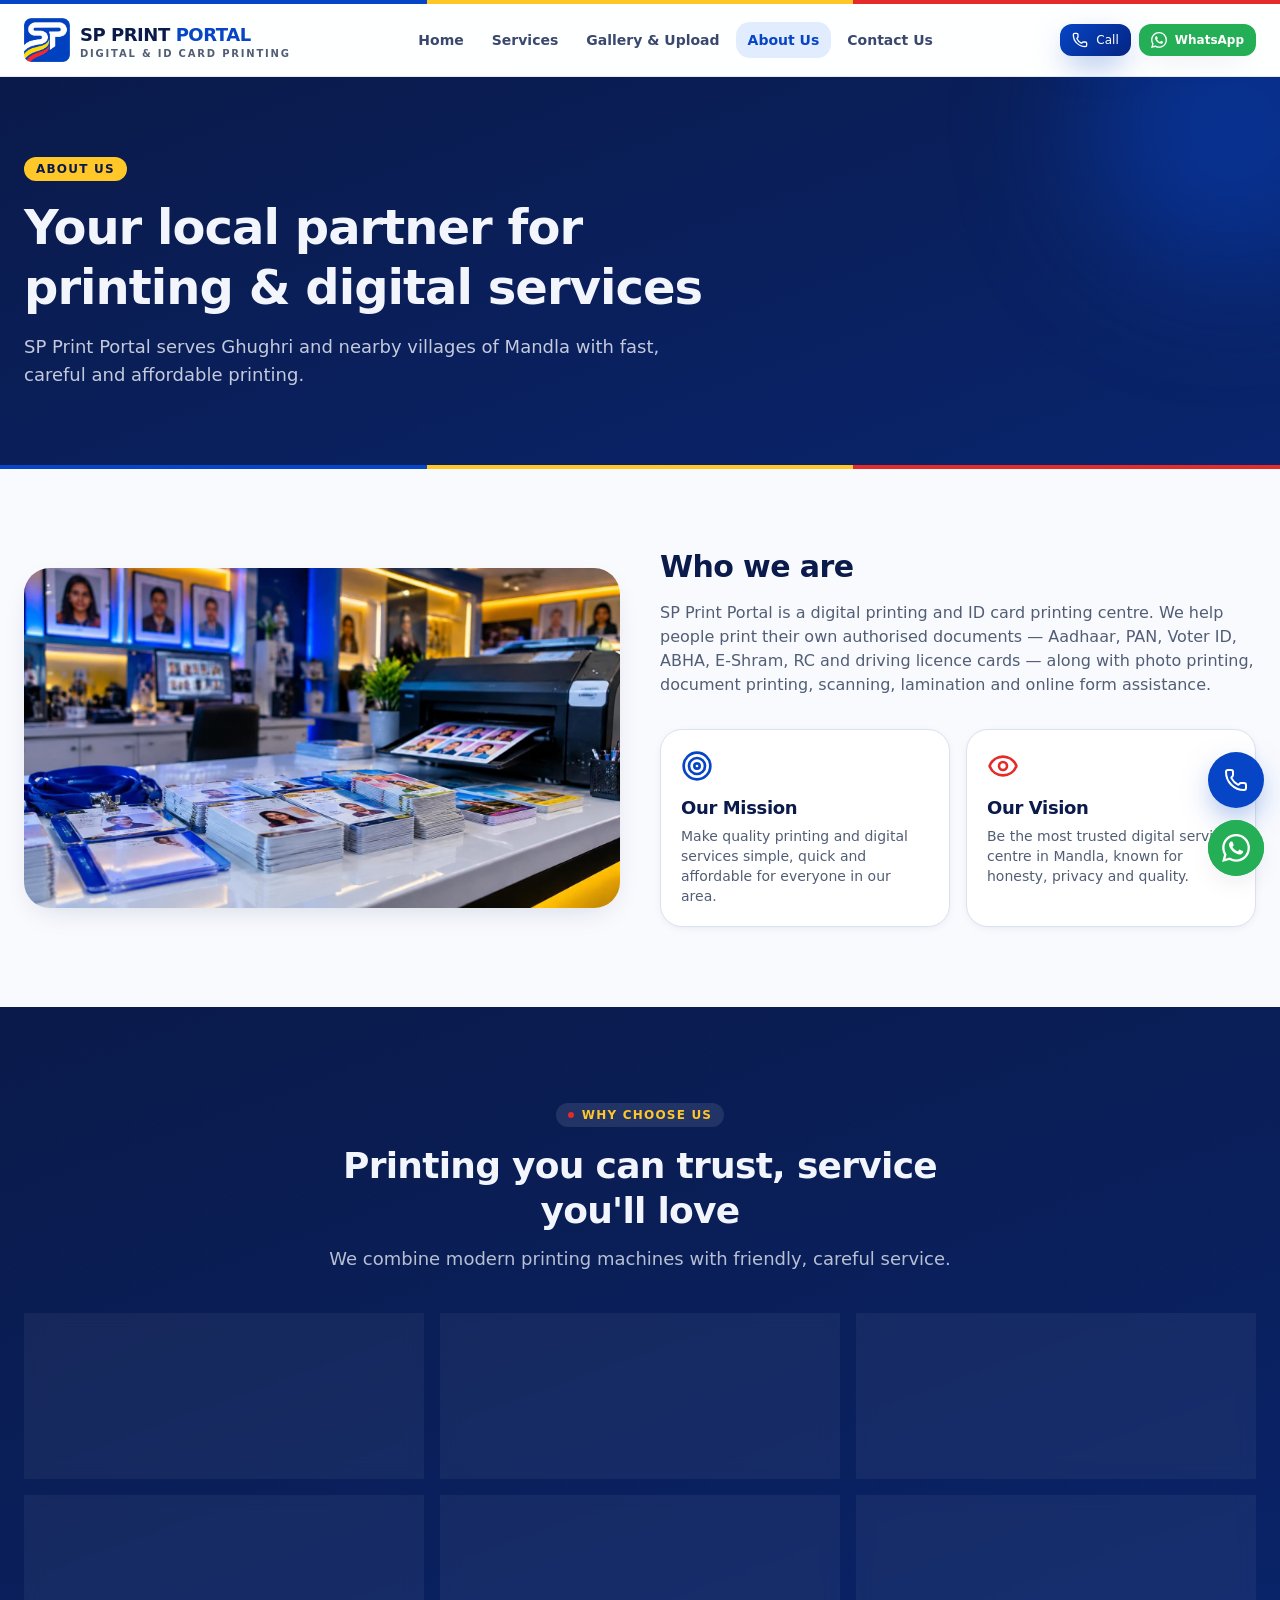
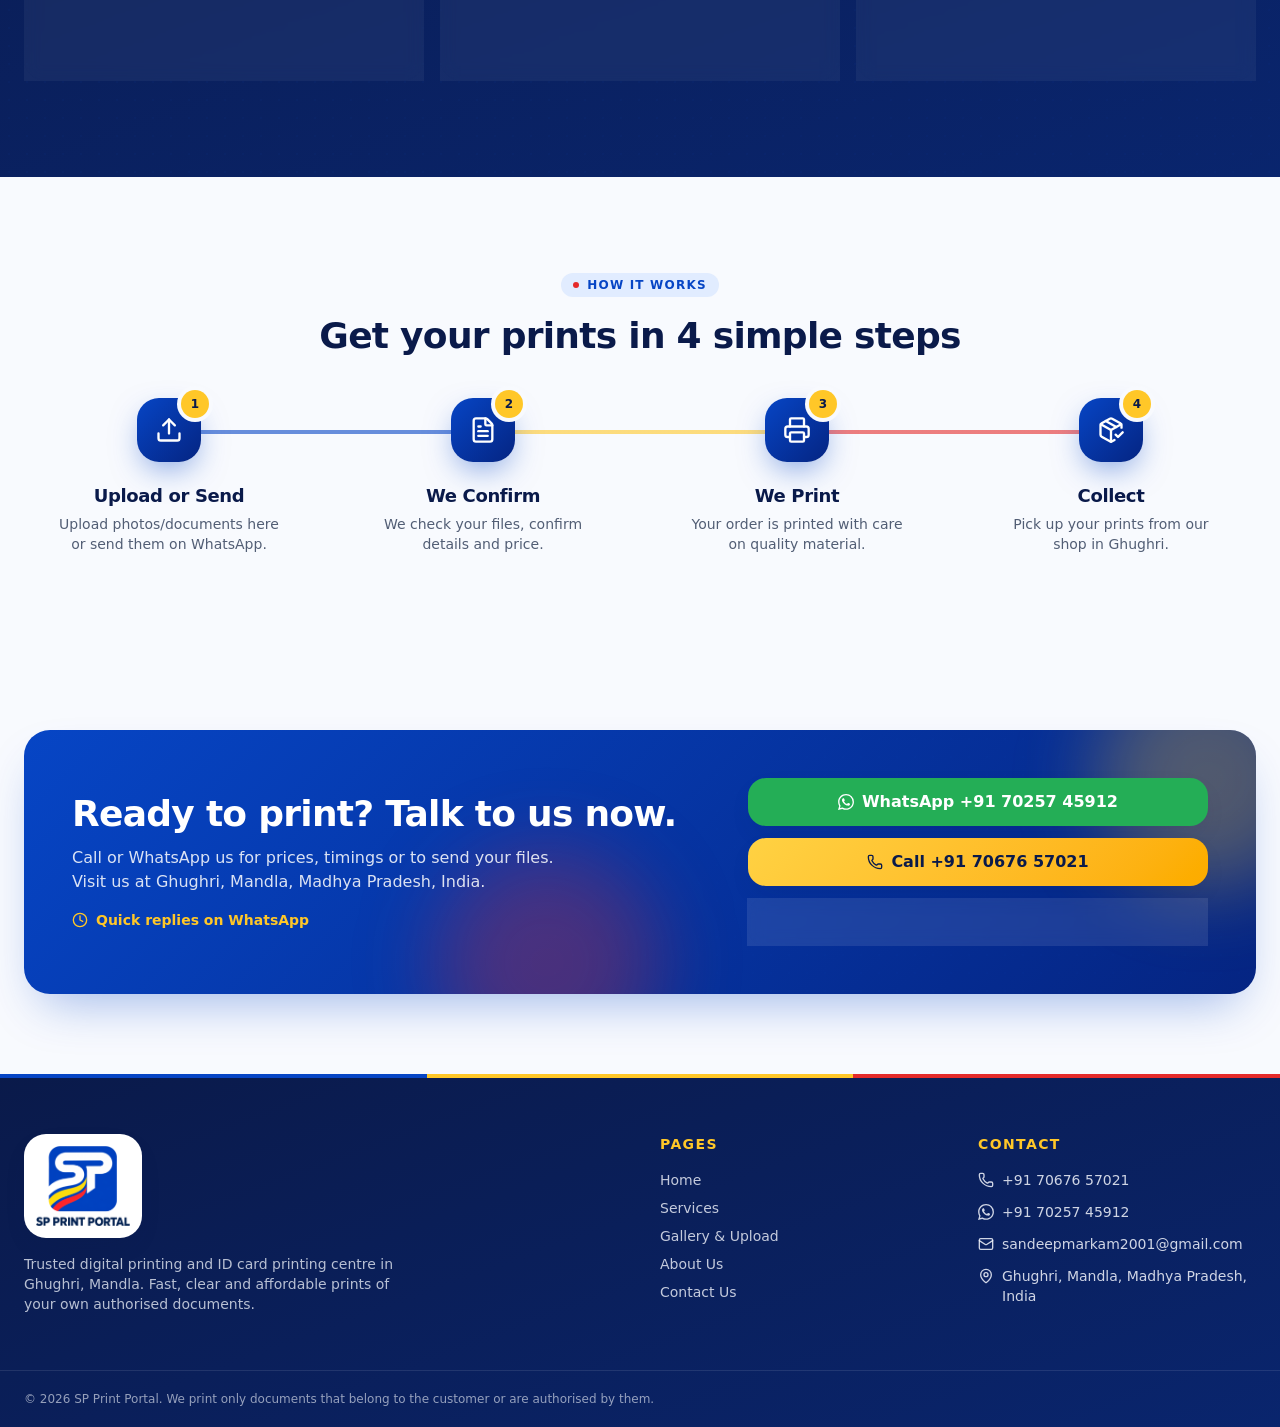
==== pages/about.html @ bb484a47 "first commit" ====
<html lang="en" data-tsd-source="/src/routes/__root.tsx:115:5"><head data-tsd-source="/src/routes/__root.tsx:116:7"><meta charset="utf-8"><meta name="viewport" content="width=device-width, initial-scale=1"><link rel="preload" as="image" href="/assets/sp-mark-BntLlolL.png"><link rel="stylesheet" href="../styles/styles-GoSpvuNQ.css" data-precedence="default"><link rel="stylesheet" href="/css2" data-precedence="default"><title>About Us | SP Print Portal, Ghughri Mandla</title><meta name="author" content="SP Print Portal"><meta property="og:type" content="website"><meta name="twitter:card" content="summary_large_image"><meta name="description" content="SP Print Portal is a digital printing and ID card printing centre in Ghughri, Mandla, Madhya Pradesh. Our mission, vision and service promise."><meta property="og:title" content="About SP Print Portal"><meta property="og:description" content="Trusted digital and ID card printing centre in Ghughri, Mandla."><link rel="modulepreload" href="/assets/index-D_4dNbpQ.js"><link rel="modulepreload" href="/assets/icons-BTUDb6Bi.js"><link rel="modulepreload" href="/assets/about-bNZdTuOj.js"><link rel="modulepreload" href="/assets/sections-0payjCa6.js"><link rel="icon" type="image/png" href="/favicon.png"><link rel="preconnect" href="https://fonts.googleapis.com"><link rel="preconnect" href="https://fonts.gstatic.com" crossorigin="anonymous">
<script defer src="../scripts/events.b979ee024b15adfd.js" data-artifact-kind="static_preview" data-artifact-id="21d14e78ab3b9c6c4ee36d239b761906a2ed9799" data-commit-sha="21d14e78ab3b9c6c4ee36d239b761906a2ed9799" data-context-token="v1.[base64].PjW4XS2rbB5OeDcHhJtTBCpbBOl5y4WGO4gLPvCV3IU" data-track-url="/__l5e/trackevents?__lovable_sha=21d14e78ab3b9c6c4ee36d239b761906a2ed9799" data-consent="1"></script><meta name="twitter:title" content="About SP Print Portal"><meta name="twitter:description" content="Trusted digital and ID card printing centre in Ghughri, Mandla."><meta property="og:image" content="https://pub-bb2e103a32db4e198524a2e9ed8f35b4.r2.dev/lovp_4y1qda5yn38j7vbbm1smgycn9m/88051a7559961062e7dd8427bdc53976_1794989909016.png"><meta name="twitter:image" content="https://pub-bb2e103a32db4e198524a2e9ed8f35b4.r2.dev/lovp_4y1qda5yn38j7vbbm1smgycn9m/88051a7559961062e7dd8427bdc53976_1794989909016.png"><style id="mobile-header-nonsticky">
@media (max-width: 767px) {
  header.sticky, header[class*="sticky"] { position: static !important; top: auto !important; }
}
</style>
</head><body data-tsd-source="/src/routes/__root.tsx:119:7"><header class="sticky top-0 z-40 border-b border-border/70 bg-card/90 backdrop-blur-lg" data-tsd-source="/src/components/site/Header.tsx:38:5"><div class="stripe-cmyk h-1 w-full" data-tsd-source="/src/components/site/Header.tsx:39:7"></div><div class="mx-auto flex h-16 max-w-7xl items-center justify-between gap-4 px-4 md:h-[72px] md:px-6" data-tsd-source="/src/components/site/Header.tsx:40:7"><a class="flex items-center gap-2.5" aria-label="SP PRINT PORTAL home" data-tsd-source="/src/components/site/Header.tsx:18:5" href="/"><img src="../images/sp-mark-BntLlolL.png" alt="" width="291" height="279" class="h-10 w-auto md:h-11" data-tsd-source="/src/components/site/Header.tsx:19:7"><span class="leading-none" data-tsd-source="/src/components/site/Header.tsx:20:7"><span class="block font-display text-lg font-extrabold tracking-tight text-navy" data-tsd-source="/src/components/site/Header.tsx:21:9">SP PRINT <span class="text-primary" data-tsd-source="/src/components/site/Header.tsx:24:20">PORTAL</span></span><span class="block text-[10px] font-semibold uppercase tracking-[0.18em] text-muted-foreground" data-tsd-source="/src/components/site/Header.tsx:26:9">Digital &amp; ID Card Printing</span></span></a><nav class="hidden items-center gap-1 lg:flex" aria-label="Main" data-tsd-source="/src/components/site/Header.tsx:42:9"><a class="rounded-lg px-3 py-2 text-sm font-semibold text-navy/80 transition-colors hover:bg-secondary hover:text-primary" data-tsd-source="/src/components/site/Header.tsx:44:13" href="/">Home</a><a class="rounded-lg px-3 py-2 text-sm font-semibold text-navy/80 transition-colors hover:bg-secondary hover:text-primary" data-tsd-source="/src/components/site/Header.tsx:44:13" href="../pages/services.html">Services</a><a class="rounded-lg px-3 py-2 text-sm font-semibold text-navy/80 transition-colors hover:bg-secondary hover:text-primary" data-tsd-source="/src/components/site/Header.tsx:44:13" href="../pages/gallery.html">Gallery &amp; Upload</a><a class="rounded-lg px-3 py-2 text-sm font-semibold text-navy/80 transition-colors hover:bg-secondary hover:text-primary bg-secondary text-primary" data-tsd-source="/src/components/site/Header.tsx:44:13" href="../pages/about.html" data-status="active" aria-current="page">About Us</a><a class="rounded-lg px-3 py-2 text-sm font-semibold text-navy/80 transition-colors hover:bg-secondary hover:text-primary" data-tsd-source="/src/components/site/Header.tsx:44:13" href="../pages/contact.html">Contact Us</a></nav><div class="flex items-center gap-2" data-tsd-source="/src/components/site/Header.tsx:55:9"><a href="../pages/tel:7067657021.html" data-tsd-source="/src/components/site/Header.tsx:57:13" class="items-center justify-center gap-2 whitespace-nowrap font-medium cursor-pointer focus-visible:outline-none focus-visible:ring-1 focus-visible:ring-ring disabled:pointer-events-none disabled:opacity-50 disabled:cursor-not-allowed [&_svg]:pointer-events-none [&_svg]:size-4 [&_svg]:shrink-0 bg-gradient-royal text-primary-foreground shadow-glow hover:brightness-110 hover:-translate-y-0.5 transition-all h-8 rounded-md px-3 text-xs hidden sm:inline-flex"><svg xmlns="http://www.w3.org/2000/svg" width="24" height="24" viewBox="0 0 24 24" fill="none" stroke="currentColor" stroke-width="2" stroke-linecap="round" stroke-linejoin="round" class="lucide lucide-phone" aria-hidden="true" data-tsd-source="/src/components/site/Header.tsx:58:15"><path d="M13.832 16.568a1 1 0 0 0 1.213-.303l.355-.465A2 2 0 0 1 17 15h3a2 2 0 0 1 2 2v3a2 2 0 0 1-2 2A18 18 0 0 1 2 4a2 2 0 0 1 2-2h3a2 2 0 0 1 2 2v3a2 2 0 0 1-.8 1.6l-.468.351a1 1 0 0 0-.292 1.233 14 14 0 0 0 6.392 6.384" /></svg> Call</a><a href="https://wa.me/917025745912" target="_blank" rel="noopener noreferrer" data-tsd-source="/src/components/site/Header.tsx:62:13" class="inline-flex items-center justify-center gap-2 whitespace-nowrap cursor-pointer focus-visible:outline-none focus-visible:ring-1 focus-visible:ring-ring disabled:pointer-events-none disabled:opacity-50 disabled:cursor-not-allowed [&_svg]:pointer-events-none [&_svg]:size-4 [&_svg]:shrink-0 bg-whatsapp text-whatsapp-foreground font-semibold shadow-card hover:brightness-110 hover:-translate-y-0.5 transition-all h-8 rounded-md px-3 text-xs"><svg viewBox="0 0 24 24" fill="currentColor" aria-hidden="true" data-tsd-source="/src/components/site/icons.tsx:3:5"><path d="M17.472 14.382c-.297-.149-1.758-.867-2.03-.967-.273-.099-.471-.148-.67.15-.197.297-.767.966-.94 1.164-.173.199-.347.223-.644.075-.297-.15-1.255-.463-2.39-1.475-.883-.788-1.48-1.761-1.653-2.059-.173-.297-.018-.458.13-.606.134-.133.298-.347.446-.52.149-.174.198-.298.298-.497.099-.198.05-.371-.025-.52-.075-.149-.669-1.612-.916-2.207-.242-.579-.487-.5-.669-.51-.173-.008-.371-.01-.57-.01-.198 0-.52.074-.792.372-.272.297-1.04 1.016-1.04 2.479 0 1.462 1.065 2.875 1.213 3.074.149.198 2.096 3.2 5.077 4.487.709.306 1.262.489 1.694.625.712.227 1.36.195 1.871.118.571-.085 1.758-.719 2.006-1.413.248-.694.248-1.289.173-1.413-.074-.124-.272-.198-.57-.347m-5.421 7.403h-.004a9.87 9.87 0 0 1-5.031-1.378l-.361-.214-3.741.982.998-3.648-.235-.374a9.86 9.86 0 0 1-1.51-5.26c.001-5.45 4.436-9.884 9.888-9.884 2.64 0 5.122 1.03 6.988 2.898a9.825 9.825 0 0 1 2.893 6.994c-.003 5.45-4.437 9.884-9.885 9.884m8.413-18.297A11.815 11.815 0 0 0 12.05 0C5.495 0 .16 5.335.157 11.892c0 2.096.547 4.142 1.588 5.945L.057 24l6.305-1.654a11.882 11.882 0 0 0 5.683 1.448h.005c6.554 0 11.89-5.335 11.893-11.893a11.821 11.821 0 0 0-3.48-8.413Z" data-tsd-source="/src/components/site/icons.tsx:4:7" /></svg> WhatsApp</a></div></div></header><main class="pb-20 lg:pb-0" data-tsd-source="/src/routes/__root.tsx:134:7"><!--$--><section class="relative overflow-hidden bg-gradient-navy py-16 text-navy-foreground md:py-20" data-tsd-source="/src/components/site/sections.tsx:248:5"><div class="bg-dots absolute inset-0 opacity-30" data-tsd-source="/src/components/site/sections.tsx:249:7"></div><div class="absolute -right-24 -top-24 h-72 w-72 rounded-full bg-primary/50 blur-3xl" data-tsd-source="/src/components/site/sections.tsx:250:7"></div><div class="mx-auto max-w-7xl px-4 md:px-6 relative" data-tsd-source="/src/components/site/sections.tsx:26:10"><span class="inline-flex rounded-full bg-sun px-3 py-1 text-xs font-extrabold uppercase tracking-widest text-sun-foreground" data-tsd-source="/src/components/site/sections.tsx:252:9">About Us</span><h1 class="mt-4 max-w-3xl animate-fade-up text-4xl font-extrabold leading-tight md:text-5xl" data-tsd-source="/src/components/site/sections.tsx:255:9">Your local partner for printing &amp; digital services</h1><p class="mt-4 max-w-2xl text-navy-foreground/80 md:text-lg" data-tsd-source="/src/components/site/sections.tsx:256:9">SP Print Portal serves Ghughri and nearby villages of Mandla with fast, careful and affordable printing.</p></div><div class="stripe-cmyk absolute inset-x-0 bottom-0 h-1" data-tsd-source="/src/components/site/sections.tsx:258:7"></div></section><section class="py-16 md:py-20" data-tsd-source="/src/routes/about.tsx:22:7"><div class="mx-auto max-w-7xl px-4 md:px-6 grid items-center gap-10 lg:grid-cols-2" data-tsd-source="/src/components/site/sections.tsx:26:10"><img src="../images/hero-1-CxkQN9CA.jpg" alt="SP Print Portal printing counter" width="1600" height="912" loading="lazy" class="rounded-3xl shadow-card" data-tsd-source="/src/routes/about.tsx:24:11"><div data-tsd-source="/src/routes/about.tsx:25:11"><h2 class="text-3xl font-extrabold text-navy" data-tsd-source="/src/routes/about.tsx:26:13">Who we are</h2><p class="mt-4 text-muted-foreground" data-tsd-source="/src/routes/about.tsx:27:13">SP Print Portal is a digital printing and ID card printing centre. We help people print their own authorised documents — Aadhaar, PAN, Voter ID, ABHA, E-Shram, RC and driving licence cards — along with photo printing, document printing, scanning, lamination and online form assistance.</p><div class="mt-8 grid gap-4 sm:grid-cols-2" data-tsd-source="/src/routes/about.tsx:32:13"><div class="rounded-2xl border border-border bg-card p-5 shadow-soft" data-tsd-source="/src/routes/about.tsx:33:15"><svg xmlns="http://www.w3.org/2000/svg" width="24" height="24" viewBox="0 0 24 24" fill="none" stroke="currentColor" stroke-width="2" stroke-linecap="round" stroke-linejoin="round" class="lucide lucide-target h-8 w-8 text-primary" aria-hidden="true" data-tsd-source="/src/routes/about.tsx:34:17"><circle cx="12" cy="12" r="10" /><circle cx="12" cy="12" r="6" /><circle cx="12" cy="12" r="2" /></svg><h3 class="mt-3 text-lg font-bold text-navy" data-tsd-source="/src/routes/about.tsx:35:17">Our Mission</h3><p class="mt-1 text-sm text-muted-foreground" data-tsd-source="/src/routes/about.tsx:36:17">Make quality printing and digital services simple, quick and affordable for everyone in our area.</p></div><div class="rounded-2xl border border-border bg-card p-5 shadow-soft" data-tsd-source="/src/routes/about.tsx:38:15"><svg xmlns="http://www.w3.org/2000/svg" width="24" height="24" viewBox="0 0 24 24" fill="none" stroke="currentColor" stroke-width="2" stroke-linecap="round" stroke-linejoin="round" class="lucide lucide-eye h-8 w-8 text-ember" aria-hidden="true" data-tsd-source="/src/routes/about.tsx:39:17"><path d="M2.062 12.348a1 1 0 0 1 0-.696 10.75 10.75 0 0 1 19.876 0 1 1 0 0 1 0 .696 10.75 10.75 0 0 1-19.876 0" /><circle cx="12" cy="12" r="3" /></svg><h3 class="mt-3 text-lg font-bold text-navy" data-tsd-source="/src/routes/about.tsx:40:17">Our Vision</h3><p class="mt-1 text-sm text-muted-foreground" data-tsd-source="/src/routes/about.tsx:41:17">Be the most trusted digital service centre in Mandla, known for honesty, privacy and quality.</p></div></div></div></div></section><section class="relative overflow-hidden bg-gradient-navy py-16 text-navy-foreground md:py-24" data-tsd-source="/src/components/site/sections.tsx:146:5"><div class="bg-dots absolute inset-0 opacity-40" data-tsd-source="/src/components/site/sections.tsx:147:7"></div><div class="mx-auto max-w-7xl px-4 md:px-6 relative" data-tsd-source="/src/components/site/sections.tsx:26:10"><div class="mb-10 max-w-2xl mx-auto text-center" data-tsd-source="/src/components/site/SectionHeading.tsx:17:5"><span class="inline-flex items-center gap-2 rounded-full px-3 py-1 text-xs font-bold uppercase tracking-widest bg-navy-foreground/10 text-sun" data-tsd-source="/src/components/site/SectionHeading.tsx:18:7"><span class="h-1.5 w-1.5 rounded-full bg-ember" data-tsd-source="/src/components/site/SectionHeading.tsx:24:9"></span>Why Choose Us</span><h2 class="mt-4 text-3xl font-extrabold leading-tight md:text-4xl text-navy-foreground" data-tsd-source="/src/components/site/SectionHeading.tsx:27:7">Printing you can trust, service you'll love</h2><p class="mt-3 text-base md:text-lg text-navy-foreground/75" data-tsd-source="/src/components/site/SectionHeading.tsx:36:9">We combine modern printing machines with friendly, careful service.</p></div><div class="grid gap-4 sm:grid-cols-2 lg:grid-cols-3" data-tsd-source="/src/components/site/sections.tsx:155:9"><div class="group rounded-2xl border border-navy-foreground/10 bg-navy-foreground/5 p-6 backdrop-blur transition-all hover:-translate-y-1 hover:border-sun/50 hover:bg-navy-foreground/10" data-tsd-source="/src/components/site/sections.tsx:157:13"><span class="flex h-12 w-12 items-center justify-center rounded-xl bg-sun text-sun-foreground transition-transform group-hover:rotate-6" data-tsd-source="/src/components/site/sections.tsx:161:15"><svg xmlns="http://www.w3.org/2000/svg" width="24" height="24" viewBox="0 0 24 24" fill="none" stroke="currentColor" stroke-width="2" stroke-linecap="round" stroke-linejoin="round" class="lucide lucide-zap h-6 w-6" aria-hidden="true" data-tsd-source="/src/components/site/sections.tsx:162:17"><path d="M4 14a1 1 0 0 1-.78-1.63l9.9-10.2a.5.5 0 0 1 .86.46l-1.92 6.02A1 1 0 0 0 13 10h7a1 1 0 0 1 .78 1.63l-9.9 10.2a.5.5 0 0 1-.86-.46l1.92-6.02A1 1 0 0 0 11 14z" /></svg></span><h3 class="mt-4 text-lg font-bold" data-tsd-source="/src/components/site/sections.tsx:164:15">Fast Turnaround</h3><p class="mt-1 text-sm text-navy-foreground/75" data-tsd-source="/src/components/site/sections.tsx:165:15">Most prints and cards ready while you wait.</p></div><div class="group rounded-2xl border border-navy-foreground/10 bg-navy-foreground/5 p-6 backdrop-blur transition-all hover:-translate-y-1 hover:border-sun/50 hover:bg-navy-foreground/10" data-tsd-source="/src/components/site/sections.tsx:157:13"><span class="flex h-12 w-12 items-center justify-center rounded-xl bg-sun text-sun-foreground transition-transform group-hover:rotate-6" data-tsd-source="/src/components/site/sections.tsx:161:15"><svg xmlns="http://www.w3.org/2000/svg" width="24" height="24" viewBox="0 0 24 24" fill="none" stroke="currentColor" stroke-width="2" stroke-linecap="round" stroke-linejoin="round" class="lucide lucide-badge-check h-6 w-6" aria-hidden="true" data-tsd-source="/src/components/site/sections.tsx:162:17"><path d="M3.85 8.62a4 4 0 0 1 4.78-4.77 4 4 0 0 1 6.74 0 4 4 0 0 1 4.78 4.78 4 4 0 0 1 0 6.74 4 4 0 0 1-4.77 4.78 4 4 0 0 1-6.75 0 4 4 0 0 1-4.78-4.77 4 4 0 0 1 0-6.76Z" /><path d="m9 12 2 2 4-4" /></svg></span><h3 class="mt-4 text-lg font-bold" data-tsd-source="/src/components/site/sections.tsx:164:15">Premium Quality</h3><p class="mt-1 text-sm text-navy-foreground/75" data-tsd-source="/src/components/site/sections.tsx:165:15">Sharp text, true colours and durable PVC.</p></div><div class="group rounded-2xl border border-navy-foreground/10 bg-navy-foreground/5 p-6 backdrop-blur transition-all hover:-translate-y-1 hover:border-sun/50 hover:bg-navy-foreground/10" data-tsd-source="/src/components/site/sections.tsx:157:13"><span class="flex h-12 w-12 items-center justify-center rounded-xl bg-sun text-sun-foreground transition-transform group-hover:rotate-6" data-tsd-source="/src/components/site/sections.tsx:161:15"><svg xmlns="http://www.w3.org/2000/svg" width="24" height="24" viewBox="0 0 24 24" fill="none" stroke="currentColor" stroke-width="2" stroke-linecap="round" stroke-linejoin="round" class="lucide lucide-indian-rupee h-6 w-6" aria-hidden="true" data-tsd-source="/src/components/site/sections.tsx:162:17"><path d="M6 3h12" /><path d="M6 8h12" /><path d="m6 13 8.5 8" /><path d="M6 13h3" /><path d="M9 13c6.667 0 6.667-10 0-10" /></svg></span><h3 class="mt-4 text-lg font-bold" data-tsd-source="/src/components/site/sections.tsx:164:15">Fair Prices</h3><p class="mt-1 text-sm text-navy-foreground/75" data-tsd-source="/src/components/site/sections.tsx:165:15">Honest, affordable rates for every service.</p></div><div class="group rounded-2xl border border-navy-foreground/10 bg-navy-foreground/5 p-6 backdrop-blur transition-all hover:-translate-y-1 hover:border-sun/50 hover:bg-navy-foreground/10" data-tsd-source="/src/components/site/sections.tsx:157:13"><span class="flex h-12 w-12 items-center justify-center rounded-xl bg-sun text-sun-foreground transition-transform group-hover:rotate-6" data-tsd-source="/src/components/site/sections.tsx:161:15"><svg xmlns="http://www.w3.org/2000/svg" width="24" height="24" viewBox="0 0 24 24" fill="none" stroke="currentColor" stroke-width="2" stroke-linecap="round" stroke-linejoin="round" class="lucide lucide-shield-check h-6 w-6" aria-hidden="true" data-tsd-source="/src/components/site/sections.tsx:162:17"><path d="M20 13c0 5-3.5 7.5-7.66 8.95a1 1 0 0 1-.67-.01C7.5 20.5 4 18 4 13V6a1 1 0 0 1 1-1c2 0 4.5-1.2 6.24-2.72a1.17 1.17 0 0 1 1.52 0C14.51 3.81 17 5 19 5a1 1 0 0 1 1 1z" /><path d="m9 12 2 2 4-4" /></svg></span><h3 class="mt-4 text-lg font-bold" data-tsd-source="/src/components/site/sections.tsx:164:15">Privacy First</h3><p class="mt-1 text-sm text-navy-foreground/75" data-tsd-source="/src/components/site/sections.tsx:165:15">Your documents are handled with care, never shared.</p></div><div class="group rounded-2xl border border-navy-foreground/10 bg-navy-foreground/5 p-6 backdrop-blur transition-all hover:-translate-y-1 hover:border-sun/50 hover:bg-navy-foreground/10" data-tsd-source="/src/components/site/sections.tsx:157:13"><span class="flex h-12 w-12 items-center justify-center rounded-xl bg-sun text-sun-foreground transition-transform group-hover:rotate-6" data-tsd-source="/src/components/site/sections.tsx:161:15"><svg xmlns="http://www.w3.org/2000/svg" width="24" height="24" viewBox="0 0 24 24" fill="none" stroke="currentColor" stroke-width="2" stroke-linecap="round" stroke-linejoin="round" class="lucide lucide-message-circle h-6 w-6" aria-hidden="true" data-tsd-source="/src/components/site/sections.tsx:162:17"><path d="M2.992 16.342a2 2 0 0 1 .094 1.167l-1.065 3.29a1 1 0 0 0 1.236 1.168l3.413-.998a2 2 0 0 1 1.099.092 10 10 0 1 0-4.777-4.719" /></svg></span><h3 class="mt-4 text-lg font-bold" data-tsd-source="/src/components/site/sections.tsx:164:15">WhatsApp Ordering</h3><p class="mt-1 text-sm text-navy-foreground/75" data-tsd-source="/src/components/site/sections.tsx:165:15">Send files from your phone and just collect.</p></div><div class="group rounded-2xl border border-navy-foreground/10 bg-navy-foreground/5 p-6 backdrop-blur transition-all hover:-translate-y-1 hover:border-sun/50 hover:bg-navy-foreground/10" data-tsd-source="/src/components/site/sections.tsx:157:13"><span class="flex h-12 w-12 items-center justify-center rounded-xl bg-sun text-sun-foreground transition-transform group-hover:rotate-6" data-tsd-source="/src/components/site/sections.tsx:161:15"><svg xmlns="http://www.w3.org/2000/svg" width="24" height="24" viewBox="0 0 24 24" fill="none" stroke="currentColor" stroke-width="2" stroke-linecap="round" stroke-linejoin="round" class="lucide lucide-map-pin h-6 w-6" aria-hidden="true" data-tsd-source="/src/components/site/sections.tsx:162:17"><path d="M20 10c0 4.993-5.539 10.193-7.399 11.799a1 1 0 0 1-1.202 0C9.539 20.193 4 14.993 4 10a8 8 0 0 1 16 0" /><circle cx="12" cy="10" r="3" /></svg></span><h3 class="mt-4 text-lg font-bold" data-tsd-source="/src/components/site/sections.tsx:164:15">Local &amp; Trusted</h3><p class="mt-1 text-sm text-navy-foreground/75" data-tsd-source="/src/components/site/sections.tsx:165:15">Serving Ghughri and nearby villages of Mandla.</p></div></div></div></section><section class="py-16 md:py-24" data-tsd-source="/src/components/site/sections.tsx:183:5"><div class="mx-auto max-w-7xl px-4 md:px-6" data-tsd-source="/src/components/site/sections.tsx:26:10"><div class="mb-10 max-w-2xl mx-auto text-center" data-tsd-source="/src/components/site/SectionHeading.tsx:17:5"><span class="inline-flex items-center gap-2 rounded-full px-3 py-1 text-xs font-bold uppercase tracking-widest bg-secondary text-primary" data-tsd-source="/src/components/site/SectionHeading.tsx:18:7"><span class="h-1.5 w-1.5 rounded-full bg-ember" data-tsd-source="/src/components/site/SectionHeading.tsx:24:9"></span>How It Works</span><h2 class="mt-4 text-3xl font-extrabold leading-tight md:text-4xl text-navy" data-tsd-source="/src/components/site/SectionHeading.tsx:27:7">Get your prints in 4 simple steps</h2></div><ol class="relative grid gap-6 md:grid-cols-4" data-tsd-source="/src/components/site/sections.tsx:186:9"><div class="stripe-cmyk absolute left-[12%] right-[12%] top-8 hidden h-1 rounded-full opacity-60 md:block" data-tsd-source="/src/components/site/sections.tsx:187:11"></div><li class="relative text-center" data-tsd-source="/src/components/site/sections.tsx:189:13"><span class="relative mx-auto flex h-16 w-16 items-center justify-center rounded-2xl bg-gradient-royal text-primary-foreground shadow-glow" data-tsd-source="/src/components/site/sections.tsx:190:15"><svg xmlns="http://www.w3.org/2000/svg" width="24" height="24" viewBox="0 0 24 24" fill="none" stroke="currentColor" stroke-width="2" stroke-linecap="round" stroke-linejoin="round" class="lucide lucide-upload h-7 w-7" aria-hidden="true" data-tsd-source="/src/components/site/sections.tsx:191:17"><path d="M12 3v12" /><path d="m17 8-5-5-5 5" /><path d="M21 15v4a2 2 0 0 1-2 2H5a2 2 0 0 1-2-2v-4" /></svg><span class="absolute -right-2 -top-2 flex h-7 w-7 items-center justify-center rounded-full bg-sun text-xs font-extrabold text-sun-foreground ring-4 ring-background" data-tsd-source="/src/components/site/sections.tsx:192:17">1</span></span><h3 class="mt-5 text-lg font-bold text-navy" data-tsd-source="/src/components/site/sections.tsx:196:15">Upload or Send</h3><p class="mx-auto mt-1 max-w-[220px] text-sm text-muted-foreground" data-tsd-source="/src/components/site/sections.tsx:197:15">Upload photos/documents here or send them on WhatsApp.</p></li><li class="relative text-center" data-tsd-source="/src/components/site/sections.tsx:189:13"><span class="relative mx-auto flex h-16 w-16 items-center justify-center rounded-2xl bg-gradient-royal text-primary-foreground shadow-glow" data-tsd-source="/src/components/site/sections.tsx:190:15"><svg xmlns="http://www.w3.org/2000/svg" width="24" height="24" viewBox="0 0 24 24" fill="none" stroke="currentColor" stroke-width="2" stroke-linecap="round" stroke-linejoin="round" class="lucide lucide-file-text h-7 w-7" aria-hidden="true" data-tsd-source="/src/components/site/sections.tsx:191:17"><path d="M6 22a2 2 0 0 1-2-2V4a2 2 0 0 1 2-2h8a2.4 2.4 0 0 1 1.704.706l3.588 3.588A2.4 2.4 0 0 1 20 8v12a2 2 0 0 1-2 2z" /><path d="M14 2v5a1 1 0 0 0 1 1h5" /><path d="M10 9H8" /><path d="M16 13H8" /><path d="M16 17H8" /></svg><span class="absolute -right-2 -top-2 flex h-7 w-7 items-center justify-center rounded-full bg-sun text-xs font-extrabold text-sun-foreground ring-4 ring-background" data-tsd-source="/src/components/site/sections.tsx:192:17">2</span></span><h3 class="mt-5 text-lg font-bold text-navy" data-tsd-source="/src/components/site/sections.tsx:196:15">We Confirm</h3><p class="mx-auto mt-1 max-w-[220px] text-sm text-muted-foreground" data-tsd-source="/src/components/site/sections.tsx:197:15">We check your files, confirm details and price.</p></li><li class="relative text-center" data-tsd-source="/src/components/site/sections.tsx:189:13"><span class="relative mx-auto flex h-16 w-16 items-center justify-center rounded-2xl bg-gradient-royal text-primary-foreground shadow-glow" data-tsd-source="/src/components/site/sections.tsx:190:15"><svg xmlns="http://www.w3.org/2000/svg" width="24" height="24" viewBox="0 0 24 24" fill="none" stroke="currentColor" stroke-width="2" stroke-linecap="round" stroke-linejoin="round" class="lucide lucide-printer h-7 w-7" aria-hidden="true" data-tsd-source="/src/components/site/sections.tsx:191:17"><path d="M6 18H4a2 2 0 0 1-2-2v-5a2 2 0 0 1 2-2h16a2 2 0 0 1 2 2v5a2 2 0 0 1-2 2h-2" /><path d="M6 9V3a1 1 0 0 1 1-1h10a1 1 0 0 1 1 1v6" /><rect x="6" y="14" width="12" height="8" rx="1" /></svg><span class="absolute -right-2 -top-2 flex h-7 w-7 items-center justify-center rounded-full bg-sun text-xs font-extrabold text-sun-foreground ring-4 ring-background" data-tsd-source="/src/components/site/sections.tsx:192:17">3</span></span><h3 class="mt-5 text-lg font-bold text-navy" data-tsd-source="/src/components/site/sections.tsx:196:15">We Print</h3><p class="mx-auto mt-1 max-w-[220px] text-sm text-muted-foreground" data-tsd-source="/src/components/site/sections.tsx:197:15">Your order is printed with care on quality material.</p></li><li class="relative text-center" data-tsd-source="/src/components/site/sections.tsx:189:13"><span class="relative mx-auto flex h-16 w-16 items-center justify-center rounded-2xl bg-gradient-royal text-primary-foreground shadow-glow" data-tsd-source="/src/components/site/sections.tsx:190:15"><svg xmlns="http://www.w3.org/2000/svg" width="24" height="24" viewBox="0 0 24 24" fill="none" stroke="currentColor" stroke-width="2" stroke-linecap="round" stroke-linejoin="round" class="lucide lucide-package-check h-7 w-7" aria-hidden="true" data-tsd-source="/src/components/site/sections.tsx:191:17"><path d="m16 16 2 2 4-4" /><path d="M21 10V8a2 2 0 0 0-1-1.73l-7-4a2 2 0 0 0-2 0l-7 4A2 2 0 0 0 3 8v8a2 2 0 0 0 1 1.73l7 4a2 2 0 0 0 2 0l2-1.14" /><path d="m7.5 4.27 9 5.15" /><polyline points="3.29 7 12 12 20.71 7" /><line x1="12" x2="12" y1="22" y2="12" /></svg><span class="absolute -right-2 -top-2 flex h-7 w-7 items-center justify-center rounded-full bg-sun text-xs font-extrabold text-sun-foreground ring-4 ring-background" data-tsd-source="/src/components/site/sections.tsx:192:17">4</span></span><h3 class="mt-5 text-lg font-bold text-navy" data-tsd-source="/src/components/site/sections.tsx:196:15">Collect</h3><p class="mx-auto mt-1 max-w-[220px] text-sm text-muted-foreground" data-tsd-source="/src/components/site/sections.tsx:197:15">Pick up your prints from our shop in Ghughri.</p></li></ol></div></section><section class="py-16 md:py-20" data-tsd-source="/src/components/site/sections.tsx:208:5"><div class="mx-auto max-w-7xl px-4 md:px-6" data-tsd-source="/src/components/site/sections.tsx:26:10"><div class="relative overflow-hidden rounded-3xl bg-gradient-royal p-8 text-primary-foreground shadow-lift md:p-12" data-tsd-source="/src/components/site/sections.tsx:210:9"><div class="bg-dots absolute inset-0 opacity-30" data-tsd-source="/src/components/site/sections.tsx:211:11"></div><div class="absolute -right-16 -top-16 h-56 w-56 rounded-full bg-sun/30 blur-2xl" data-tsd-source="/src/components/site/sections.tsx:212:11"></div><div class="absolute -bottom-20 left-1/3 h-56 w-56 rounded-full bg-ember/30 blur-2xl" data-tsd-source="/src/components/site/sections.tsx:213:11"></div><div class="relative grid items-center gap-8 md:grid-cols-[1.4fr_1fr]" data-tsd-source="/src/components/site/sections.tsx:214:11"><div data-tsd-source="/src/components/site/sections.tsx:215:13"><h2 class="text-3xl font-extrabold md:text-4xl" data-tsd-source="/src/components/site/sections.tsx:216:15">Ready to print? Talk to us now.</h2><p class="mt-3 max-w-lg text-primary-foreground/85" data-tsd-source="/src/components/site/sections.tsx:217:15">Call or WhatsApp us for prices, timings or to send your files. Visit us at <!-- -->Ghughri, Mandla, Madhya Pradesh, India<!-- -->.</p><p class="mt-4 flex items-center gap-2 text-sm font-semibold text-sun" data-tsd-source="/src/components/site/sections.tsx:220:15"><svg xmlns="http://www.w3.org/2000/svg" width="24" height="24" viewBox="0 0 24 24" fill="none" stroke="currentColor" stroke-width="2" stroke-linecap="round" stroke-linejoin="round" class="lucide lucide-clock h-4 w-4" aria-hidden="true" data-tsd-source="/src/components/site/sections.tsx:221:17"><circle cx="12" cy="12" r="10" /><path d="M12 6v6l4 2" /></svg> Quick replies on WhatsApp</p></div><div class="flex flex-col gap-3" data-tsd-source="/src/components/site/sections.tsx:224:13"><a href="https://wa.me/917025745912" target="_blank" rel="noopener noreferrer" data-tsd-source="/src/components/site/sections.tsx:226:17" class="inline-flex items-center justify-center gap-2 whitespace-nowrap cursor-pointer focus-visible:outline-none focus-visible:ring-1 focus-visible:ring-ring disabled:pointer-events-none disabled:opacity-50 disabled:cursor-not-allowed [&_svg]:pointer-events-none [&_svg]:size-4 [&_svg]:shrink-0 bg-whatsapp text-whatsapp-foreground font-semibold shadow-card hover:brightness-110 hover:-translate-y-0.5 transition-all h-12 rounded-xl px-6 text-base"><svg viewBox="0 0 24 24" fill="currentColor" aria-hidden="true" data-tsd-source="/src/components/site/icons.tsx:3:5"><path d="M17.472 14.382c-.297-.149-1.758-.867-2.03-.967-.273-.099-.471-.148-.67.15-.197.297-.767.966-.94 1.164-.173.199-.347.223-.644.075-.297-.15-1.255-.463-2.39-1.475-.883-.788-1.48-1.761-1.653-2.059-.173-.297-.018-.458.13-.606.134-.133.298-.347.446-.52.149-.174.198-.298.298-.497.099-.198.05-.371-.025-.52-.075-.149-.669-1.612-.916-2.207-.242-.579-.487-.5-.669-.51-.173-.008-.371-.01-.57-.01-.198 0-.52.074-.792.372-.272.297-1.04 1.016-1.04 2.479 0 1.462 1.065 2.875 1.213 3.074.149.198 2.096 3.2 5.077 4.487.709.306 1.262.489 1.694.625.712.227 1.36.195 1.871.118.571-.085 1.758-.719 2.006-1.413.248-.694.248-1.289.173-1.413-.074-.124-.272-.198-.57-.347m-5.421 7.403h-.004a9.87 9.87 0 0 1-5.031-1.378l-.361-.214-3.741.982.998-3.648-.235-.374a9.86 9.86 0 0 1-1.51-5.26c.001-5.45 4.436-9.884 9.888-9.884 2.64 0 5.122 1.03 6.988 2.898a9.825 9.825 0 0 1 2.893 6.994c-.003 5.45-4.437 9.884-9.885 9.884m8.413-18.297A11.815 11.815 0 0 0 12.05 0C5.495 0 .16 5.335.157 11.892c0 2.096.547 4.142 1.588 5.945L.057 24l6.305-1.654a11.882 11.882 0 0 0 5.683 1.448h.005c6.554 0 11.89-5.335 11.893-11.893a11.821 11.821 0 0 0-3.48-8.413Z" data-tsd-source="/src/components/site/icons.tsx:4:7" /></svg> WhatsApp <!-- -->+91 70257 45912</a><a href="../pages/tel:7067657021.html" data-tsd-source="/src/components/site/sections.tsx:231:17" class="inline-flex items-center justify-center gap-2 whitespace-nowrap cursor-pointer focus-visible:outline-none focus-visible:ring-1 focus-visible:ring-ring disabled:pointer-events-none disabled:opacity-50 disabled:cursor-not-allowed [&_svg]:pointer-events-none [&_svg]:size-4 [&_svg]:shrink-0 bg-gradient-sun text-sun-foreground font-bold shadow-card hover:brightness-105 hover:-translate-y-0.5 transition-all h-12 rounded-xl px-6 text-base"><svg xmlns="http://www.w3.org/2000/svg" width="24" height="24" viewBox="0 0 24 24" fill="none" stroke="currentColor" stroke-width="2" stroke-linecap="round" stroke-linejoin="round" class="lucide lucide-phone" aria-hidden="true" data-tsd-source="/src/components/site/sections.tsx:232:19"><path d="M13.832 16.568a1 1 0 0 0 1.213-.303l.355-.465A2 2 0 0 1 17 15h3a2 2 0 0 1 2 2v3a2 2 0 0 1-2 2A18 18 0 0 1 2 4a2 2 0 0 1 2-2h3a2 2 0 0 1 2 2v3a2 2 0 0 1-.8 1.6l-.468.351a1 1 0 0 0-.292 1.233 14 14 0 0 0 6.392 6.384" /></svg> Call <!-- -->+91 70676 57021</a><a data-tsd-source="/src/components/site/sections.tsx:236:17" class="inline-flex items-center justify-center gap-2 whitespace-nowrap font-medium cursor-pointer transition-colors focus-visible:outline-none focus-visible:ring-1 focus-visible:ring-ring disabled:pointer-events-none disabled:opacity-50 disabled:cursor-not-allowed [&_svg]:pointer-events-none [&_svg]:size-4 [&_svg]:shrink-0 border border-navy-foreground/30 bg-navy-foreground/10 text-navy-foreground backdrop-blur hover:bg-navy-foreground/20 h-12 rounded-xl px-6 text-base" href="../pages/contact.html">More contact options</a></div></div></div></div></section><!--/$--></main><footer class="bg-gradient-navy text-navy-foreground" data-tsd-source="/src/components/site/Footer.tsx:10:5"><div class="stripe-cmyk h-1 w-full" data-tsd-source="/src/components/site/Footer.tsx:11:7"></div><div class="mx-auto grid max-w-7xl gap-10 px-4 py-14 md:grid-cols-4 md:px-6" data-tsd-source="/src/components/site/Footer.tsx:12:7"><div class="md:col-span-2" data-tsd-source="/src/components/site/Footer.tsx:13:9"><div class="inline-flex rounded-2xl bg-card p-3 shadow-card" data-tsd-source="/src/components/site/Footer.tsx:14:11"><img src="../images/sp-logo-sm-Bkcepy55.png" alt="SP Print Portal logo" width="400" height="341" loading="lazy" class="h-20 w-auto" data-tsd-source="/src/components/site/Footer.tsx:15:13"></div><p class="mt-4 max-w-sm text-sm text-navy-foreground/75" data-tsd-source="/src/components/site/Footer.tsx:17:11">Trusted digital printing and ID card printing centre in Ghughri, Mandla. Fast, clear and affordable prints of your own authorised documents.</p></div><div data-tsd-source="/src/components/site/Footer.tsx:22:9"><h3 class="text-sm font-bold uppercase tracking-widest text-sun" data-tsd-source="/src/components/site/Footer.tsx:23:11">Pages</h3><ul class="mt-4 space-y-2 text-sm" data-tsd-source="/src/components/site/Footer.tsx:24:11"><li data-tsd-source="/src/components/site/Footer.tsx:26:15"><a class="text-navy-foreground/80 transition-colors hover:text-sun" data-tsd-source="/src/components/site/Footer.tsx:27:17" href="/">Home</a></li><li data-tsd-source="/src/components/site/Footer.tsx:26:15"><a class="text-navy-foreground/80 transition-colors hover:text-sun" data-tsd-source="/src/components/site/Footer.tsx:27:17" href="../pages/services.html">Services</a></li><li data-tsd-source="/src/components/site/Footer.tsx:26:15"><a class="text-navy-foreground/80 transition-colors hover:text-sun" data-tsd-source="/src/components/site/Footer.tsx:27:17" href="../pages/gallery.html">Gallery &amp; Upload</a></li><li data-tsd-source="/src/components/site/Footer.tsx:26:15"><a class="text-navy-foreground/80 transition-colors hover:text-sun active" data-tsd-source="/src/components/site/Footer.tsx:27:17" href="../pages/about.html" data-status="active" aria-current="page">About Us</a></li><li data-tsd-source="/src/components/site/Footer.tsx:26:15"><a class="text-navy-foreground/80 transition-colors hover:text-sun" data-tsd-source="/src/components/site/Footer.tsx:27:17" href="../pages/contact.html">Contact Us</a></li></ul></div><div data-tsd-source="/src/components/site/Footer.tsx:34:9"><h3 class="text-sm font-bold uppercase tracking-widest text-sun" data-tsd-source="/src/components/site/Footer.tsx:35:11">Contact</h3><ul class="mt-4 space-y-3 text-sm text-navy-foreground/85" data-tsd-source="/src/components/site/Footer.tsx:36:11"><li data-tsd-source="/src/components/site/Footer.tsx:37:13"><a href="../pages/tel:7067657021.html" class="flex items-start gap-2 hover:text-sun" data-tsd-source="/src/components/site/Footer.tsx:38:15"><svg xmlns="http://www.w3.org/2000/svg" width="24" height="24" viewBox="0 0 24 24" fill="none" stroke="currentColor" stroke-width="2" stroke-linecap="round" stroke-linejoin="round" class="lucide lucide-phone mt-0.5 h-4 w-4 shrink-0" aria-hidden="true" data-tsd-source="/src/components/site/Footer.tsx:39:17"><path d="M13.832 16.568a1 1 0 0 0 1.213-.303l.355-.465A2 2 0 0 1 17 15h3a2 2 0 0 1 2 2v3a2 2 0 0 1-2 2A18 18 0 0 1 2 4a2 2 0 0 1 2-2h3a2 2 0 0 1 2 2v3a2 2 0 0 1-.8 1.6l-.468.351a1 1 0 0 0-.292 1.233 14 14 0 0 0 6.392 6.384" /></svg> <!-- -->+91 70676 57021</a></li><li data-tsd-source="/src/components/site/Footer.tsx:42:13"><a href="https://wa.me/917025745912" target="_blank" rel="noopener noreferrer" class="flex items-start gap-2 hover:text-sun" data-tsd-source="/src/components/site/Footer.tsx:43:15"><svg viewBox="0 0 24 24" fill="currentColor" aria-hidden="true" class="mt-0.5 h-4 w-4 shrink-0" data-tsd-source="/src/components/site/icons.tsx:3:5"><path d="M17.472 14.382c-.297-.149-1.758-.867-2.03-.967-.273-.099-.471-.148-.67.15-.197.297-.767.966-.94 1.164-.173.199-.347.223-.644.075-.297-.15-1.255-.463-2.39-1.475-.883-.788-1.48-1.761-1.653-2.059-.173-.297-.018-.458.13-.606.134-.133.298-.347.446-.52.149-.174.198-.298.298-.497.099-.198.05-.371-.025-.52-.075-.149-.669-1.612-.916-2.207-.242-.579-.487-.5-.669-.51-.173-.008-.371-.01-.57-.01-.198 0-.52.074-.792.372-.272.297-1.04 1.016-1.04 2.479 0 1.462 1.065 2.875 1.213 3.074.149.198 2.096 3.2 5.077 4.487.709.306 1.262.489 1.694.625.712.227 1.36.195 1.871.118.571-.085 1.758-.719 2.006-1.413.248-.694.248-1.289.173-1.413-.074-.124-.272-.198-.57-.347m-5.421 7.403h-.004a9.87 9.87 0 0 1-5.031-1.378l-.361-.214-3.741.982.998-3.648-.235-.374a9.86 9.86 0 0 1-1.51-5.26c.001-5.45 4.436-9.884 9.888-9.884 2.64 0 5.122 1.03 6.988 2.898a9.825 9.825 0 0 1 2.893 6.994c-.003 5.45-4.437 9.884-9.885 9.884m8.413-18.297A11.815 11.815 0 0 0 12.05 0C5.495 0 .16 5.335.157 11.892c0 2.096.547 4.142 1.588 5.945L.057 24l6.305-1.654a11.882 11.882 0 0 0 5.683 1.448h.005c6.554 0 11.89-5.335 11.893-11.893a11.821 11.821 0 0 0-3.48-8.413Z" data-tsd-source="/src/components/site/icons.tsx:4:7" /></svg> <!-- -->+91 70257 45912</a></li><li data-tsd-source="/src/components/site/Footer.tsx:47:13"><a href="../pages/mailto:sandeepmarkam2001@gmail.com.html" class="flex items-start gap-2 break-all hover:text-sun" data-tsd-source="/src/components/site/Footer.tsx:48:15"><svg xmlns="http://www.w3.org/2000/svg" width="24" height="24" viewBox="0 0 24 24" fill="none" stroke="currentColor" stroke-width="2" stroke-linecap="round" stroke-linejoin="round" class="lucide lucide-mail mt-0.5 h-4 w-4 shrink-0" aria-hidden="true" data-tsd-source="/src/components/site/Footer.tsx:49:17"><path d="m22 7-8.991 5.727a2 2 0 0 1-2.009 0L2 7" /><rect x="2" y="4" width="20" height="16" rx="2" /></svg> <!-- -->sandeepmarkam2001@gmail.com</a></li><li data-tsd-source="/src/components/site/Footer.tsx:52:13"><a href="https://www.google.com/maps/search/?api=1&query=Ghughri%2C+Mandla%2C+Madhya+Pradesh" target="_blank" rel="noopener noreferrer" class="flex items-start gap-2 hover:text-sun" data-tsd-source="/src/components/site/Footer.tsx:53:15"><svg xmlns="http://www.w3.org/2000/svg" width="24" height="24" viewBox="0 0 24 24" fill="none" stroke="currentColor" stroke-width="2" stroke-linecap="round" stroke-linejoin="round" class="lucide lucide-map-pin mt-0.5 h-4 w-4 shrink-0" aria-hidden="true" data-tsd-source="/src/components/site/Footer.tsx:54:17"><path d="M20 10c0 4.993-5.539 10.193-7.399 11.799a1 1 0 0 1-1.202 0C9.539 20.193 4 14.993 4 10a8 8 0 0 1 16 0" /><circle cx="12" cy="10" r="3" /></svg> <!-- -->Ghughri, Mandla, Madhya Pradesh, India</a></li></ul></div></div><div class="border-t border-navy-foreground/10" data-tsd-source="/src/components/site/Footer.tsx:60:7"><p class="mx-auto max-w-7xl px-4 py-5 text-xs text-navy-foreground/60 md:px-6" data-tsd-source="/src/components/site/Footer.tsx:61:9">© <!-- -->2026<!-- --> SP Print Portal. We print only documents that belong to the customer or are authorised by them.</p></div></footer><div class="fixed right-4 bottom-24 z-40 flex flex-col gap-3 lg:bottom-6" data-tsd-source="/src/components/site/FloatingButtons.tsx:7:5"><a href="../pages/tel:7067657021.html" aria-label="Call SP Print Portal" class="relative isolate flex h-12 w-12 items-center justify-center rounded-full bg-primary text-primary-foreground shadow-glow transition-transform hover:scale-110 md:h-14 md:w-14" data-tsd-source="/src/components/site/FloatingButtons.tsx:8:7"><svg xmlns="http://www.w3.org/2000/svg" width="24" height="24" viewBox="0 0 24 24" fill="none" stroke="currentColor" stroke-width="2" stroke-linecap="round" stroke-linejoin="round" class="lucide lucide-phone h-5 w-5 md:h-6 md:w-6" aria-hidden="true" data-tsd-source="/src/components/site/FloatingButtons.tsx:13:9"><path d="M13.832 16.568a1 1 0 0 0 1.213-.303l.355-.465A2 2 0 0 1 17 15h3a2 2 0 0 1 2 2v3a2 2 0 0 1-2 2A18 18 0 0 1 2 4a2 2 0 0 1 2-2h3a2 2 0 0 1 2 2v3a2 2 0 0 1-.8 1.6l-.468.351a1 1 0 0 0-.292 1.233 14 14 0 0 0 6.392 6.384" /></svg></a><a href="https://wa.me/917025745912" target="_blank" rel="noopener noreferrer" aria-label="Chat on WhatsApp" class="animate-pulse-ring relative isolate flex h-12 w-12 items-center justify-center rounded-full bg-whatsapp text-whatsapp-foreground shadow-card transition-transform hover:scale-110 md:h-14 md:w-14" data-tsd-source="/src/components/site/FloatingButtons.tsx:15:7"><svg viewBox="0 0 24 24" fill="currentColor" aria-hidden="true" class="h-6 w-6 md:h-7 md:w-7" data-tsd-source="/src/components/site/icons.tsx:3:5"><path d="M17.472 14.382c-.297-.149-1.758-.867-2.03-.967-.273-.099-.471-.148-.67.15-.197.297-.767.966-.94 1.164-.173.199-.347.223-.644.075-.297-.15-1.255-.463-2.39-1.475-.883-.788-1.48-1.761-1.653-2.059-.173-.297-.018-.458.13-.606.134-.133.298-.347.446-.52.149-.174.198-.298.298-.497.099-.198.05-.371-.025-.52-.075-.149-.669-1.612-.916-2.207-.242-.579-.487-.5-.669-.51-.173-.008-.371-.01-.57-.01-.198 0-.52.074-.792.372-.272.297-1.04 1.016-1.04 2.479 0 1.462 1.065 2.875 1.213 3.074.149.198 2.096 3.2 5.077 4.487.709.306 1.262.489 1.694.625.712.227 1.36.195 1.871.118.571-.085 1.758-.719 2.006-1.413.248-.694.248-1.289.173-1.413-.074-.124-.272-.198-.57-.347m-5.421 7.403h-.004a9.87 9.87 0 0 1-5.031-1.378l-.361-.214-3.741.982.998-3.648-.235-.374a9.86 9.86 0 0 1-1.51-5.26c.001-5.45 4.436-9.884 9.888-9.884 2.64 0 5.122 1.03 6.988 2.898a9.825 9.825 0 0 1 2.893 6.994c-.003 5.45-4.437 9.884-9.885 9.884m8.413-18.297A11.815 11.815 0 0 0 12.05 0C5.495 0 .16 5.335.157 11.892c0 2.096.547 4.142 1.588 5.945L.057 24l6.305-1.654a11.882 11.882 0 0 0 5.683 1.448h.005c6.554 0 11.89-5.335 11.893-11.893a11.821 11.821 0 0 0-3.48-8.413Z" data-tsd-source="/src/components/site/icons.tsx:4:7" /></svg></a></div><nav aria-label="Mobile" class="fixed inset-x-0 bottom-0 z-40 border-t border-border bg-card/95 pb-[env(safe-area-inset-bottom)] shadow-card backdrop-blur-lg lg:hidden" data-tsd-source="/src/components/site/MobileBottomNav.tsx:28:5"><ul class="grid grid-cols-5" data-tsd-source="/src/components/site/MobileBottomNav.tsx:32:7"><li data-tsd-source="/src/components/site/MobileBottomNav.tsx:34:11"><a class="flex flex-col items-center gap-1 py-2 text-[11px] font-semibold transition-colors text-muted-foreground" data-tsd-source="/src/components/site/MobileBottomNav.tsx:35:13" href="/"><svg xmlns="http://www.w3.org/2000/svg" width="24" height="24" viewBox="0 0 24 24" fill="none" stroke="currentColor" stroke-width="2" stroke-linecap="round" stroke-linejoin="round" class="lucide lucide-house h-5 w-5" aria-hidden="true" data-tsd-source="/src/components/site/MobileBottomNav.tsx:48:17"><path d="M15 21v-8a1 1 0 0 0-1-1h-4a1 1 0 0 0-1 1v8" /><path d="M3 10a2 2 0 0 1 .709-1.528l7-6a2 2 0 0 1 2.582 0l7 6A2 2 0 0 1 21 10v9a2 2 0 0 1-2 2H5a2 2 0 0 1-2-2z" /></svg>Home</a></li><li data-tsd-source="/src/components/site/MobileBottomNav.tsx:34:11"><a class="flex flex-col items-center gap-1 py-2 text-[11px] font-semibold transition-colors text-muted-foreground" data-tsd-source="/src/components/site/MobileBottomNav.tsx:35:13" href="../pages/services.html"><svg xmlns="http://www.w3.org/2000/svg" width="24" height="24" viewBox="0 0 24 24" fill="none" stroke="currentColor" stroke-width="2" stroke-linecap="round" stroke-linejoin="round" class="lucide lucide-layout-grid h-5 w-5" aria-hidden="true" data-tsd-source="/src/components/site/MobileBottomNav.tsx:48:17"><rect width="7" height="7" x="3" y="3" rx="1" /><rect width="7" height="7" x="14" y="3" rx="1" /><rect width="7" height="7" x="14" y="14" rx="1" /><rect width="7" height="7" x="3" y="14" rx="1" /></svg>Services</a></li><li data-tsd-source="/src/components/site/MobileBottomNav.tsx:34:11"><a class="flex flex-col items-center gap-1 py-2 text-[11px] font-semibold transition-colors text-muted-foreground" data-tsd-source="/src/components/site/MobileBottomNav.tsx:35:13" href="../pages/gallery.html"><span class="-mt-6 flex h-12 w-12 items-center justify-center rounded-full bg-gradient-royal text-primary-foreground shadow-glow ring-4 ring-card" data-tsd-source="/src/components/site/MobileBottomNav.tsx:44:17"><svg xmlns="http://www.w3.org/2000/svg" width="24" height="24" viewBox="0 0 24 24" fill="none" stroke="currentColor" stroke-width="2" stroke-linecap="round" stroke-linejoin="round" class="lucide lucide-upload h-5 w-5" aria-hidden="true" data-tsd-source="/src/components/site/MobileBottomNav.tsx:45:19"><path d="M12 3v12" /><path d="m17 8-5-5-5 5" /><path d="M21 15v4a2 2 0 0 1-2 2H5a2 2 0 0 1-2-2v-4" /></svg></span>Upload</a></li><li data-tsd-source="/src/components/site/MobileBottomNav.tsx:34:11"><a class="flex flex-col items-center gap-1 py-2 text-[11px] font-semibold transition-colors text-muted-foreground" data-tsd-source="/src/components/site/MobileBottomNav.tsx:35:13" href="../pages/gallery.html"><svg xmlns="http://www.w3.org/2000/svg" width="24" height="24" viewBox="0 0 24 24" fill="none" stroke="currentColor" stroke-width="2" stroke-linecap="round" stroke-linejoin="round" class="lucide lucide-images h-5 w-5" aria-hidden="true" data-tsd-source="/src/components/site/MobileBottomNav.tsx:48:17"><path d="m22 11-1.296-1.296a2.4 2.4 0 0 0-3.408 0L11 16" /><path d="M4 8a2 2 0 0 0-2 2v10a2 2 0 0 0 2 2h10a2 2 0 0 0 2-2" /><circle cx="13" cy="7" r="1" fill="currentColor" /><rect x="8" y="2" width="14" height="14" rx="2" /></svg>Gallery</a></li><li data-tsd-source="/src/components/site/MobileBottomNav.tsx:34:11"><a class="flex flex-col items-center gap-1 py-2 text-[11px] font-semibold transition-colors text-muted-foreground" data-tsd-source="/src/components/site/MobileBottomNav.tsx:35:13" href="../pages/contact.html"><svg xmlns="http://www.w3.org/2000/svg" width="24" height="24" viewBox="0 0 24 24" fill="none" stroke="currentColor" stroke-width="2" stroke-linecap="round" stroke-linejoin="round" class="lucide lucide-phone h-5 w-5" aria-hidden="true" data-tsd-source="/src/components/site/MobileBottomNav.tsx:48:17"><path d="M13.832 16.568a1 1 0 0 0 1.213-.303l.355-.465A2 2 0 0 1 17 15h3a2 2 0 0 1 2 2v3a2 2 0 0 1-2 2A18 18 0 0 1 2 4a2 2 0 0 1 2-2h3a2 2 0 0 1 2 2v3a2 2 0 0 1-.8 1.6l-.468.351a1 1 0 0 0-.292 1.233 14 14 0 0 0 6.392 6.384" /></svg>Contact</a></li></ul></nav><script type="module" async src="../scripts/index-D_4dNbpQ.js"></script>
<script>
	(() => {
		if (window.self !== window.top || navigator.userAgent.includes('puppeteer')) {
			const badge = document.querySelector('#lovable-badge');
			if (badge) {
				badge.style.display = 'none';
			}
			return;
		}

		const closeButton = document.querySelector('#lovable-badge-close');
		if (closeButton) {
			closeButton.addEventListener('click', function(event) {
				event.preventDefault();
				event.stopPropagation();
				const badge = document.querySelector('#lovable-badge');
				if (badge) {
					badge.classList.add('closing');
					setTimeout(function() {
						if (badge) {
							badge.style.display = 'none';
						}
					}, 240);
				}
			});
		}
	})();
</script>
</body></html>
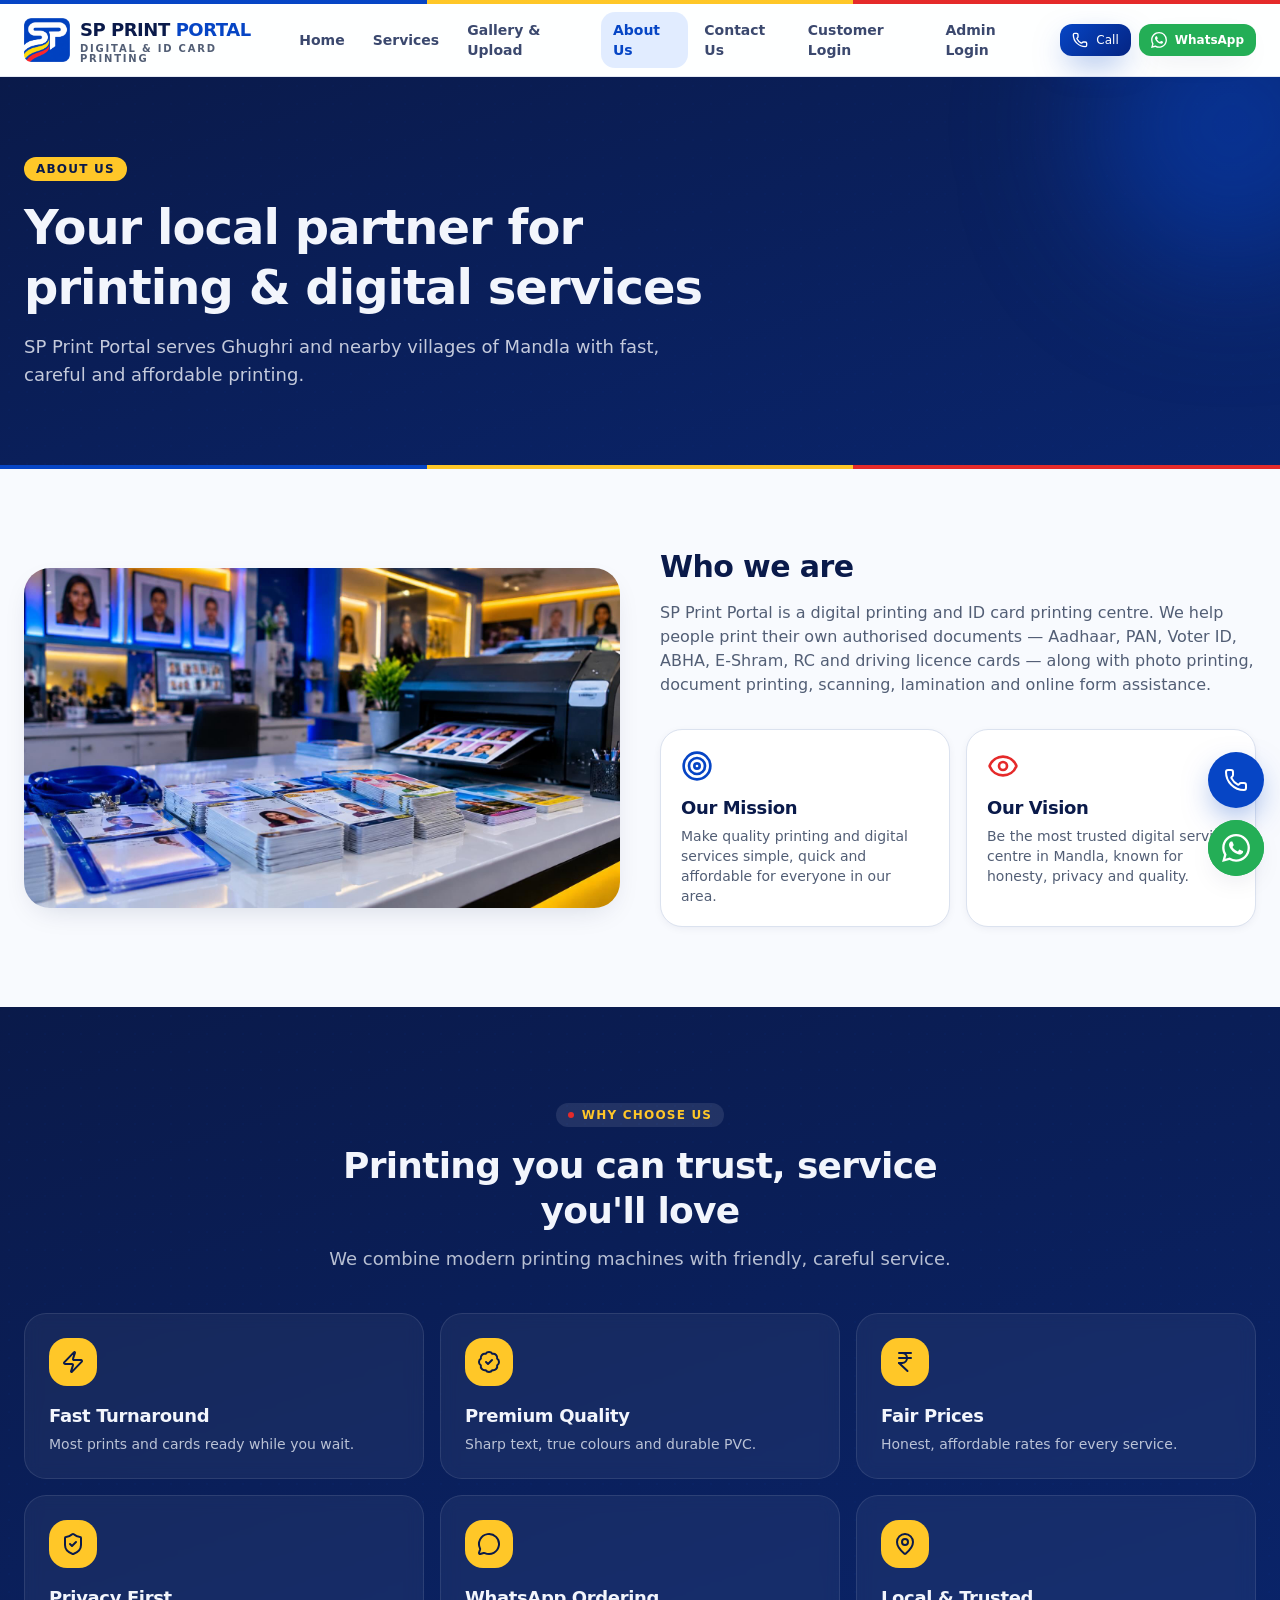
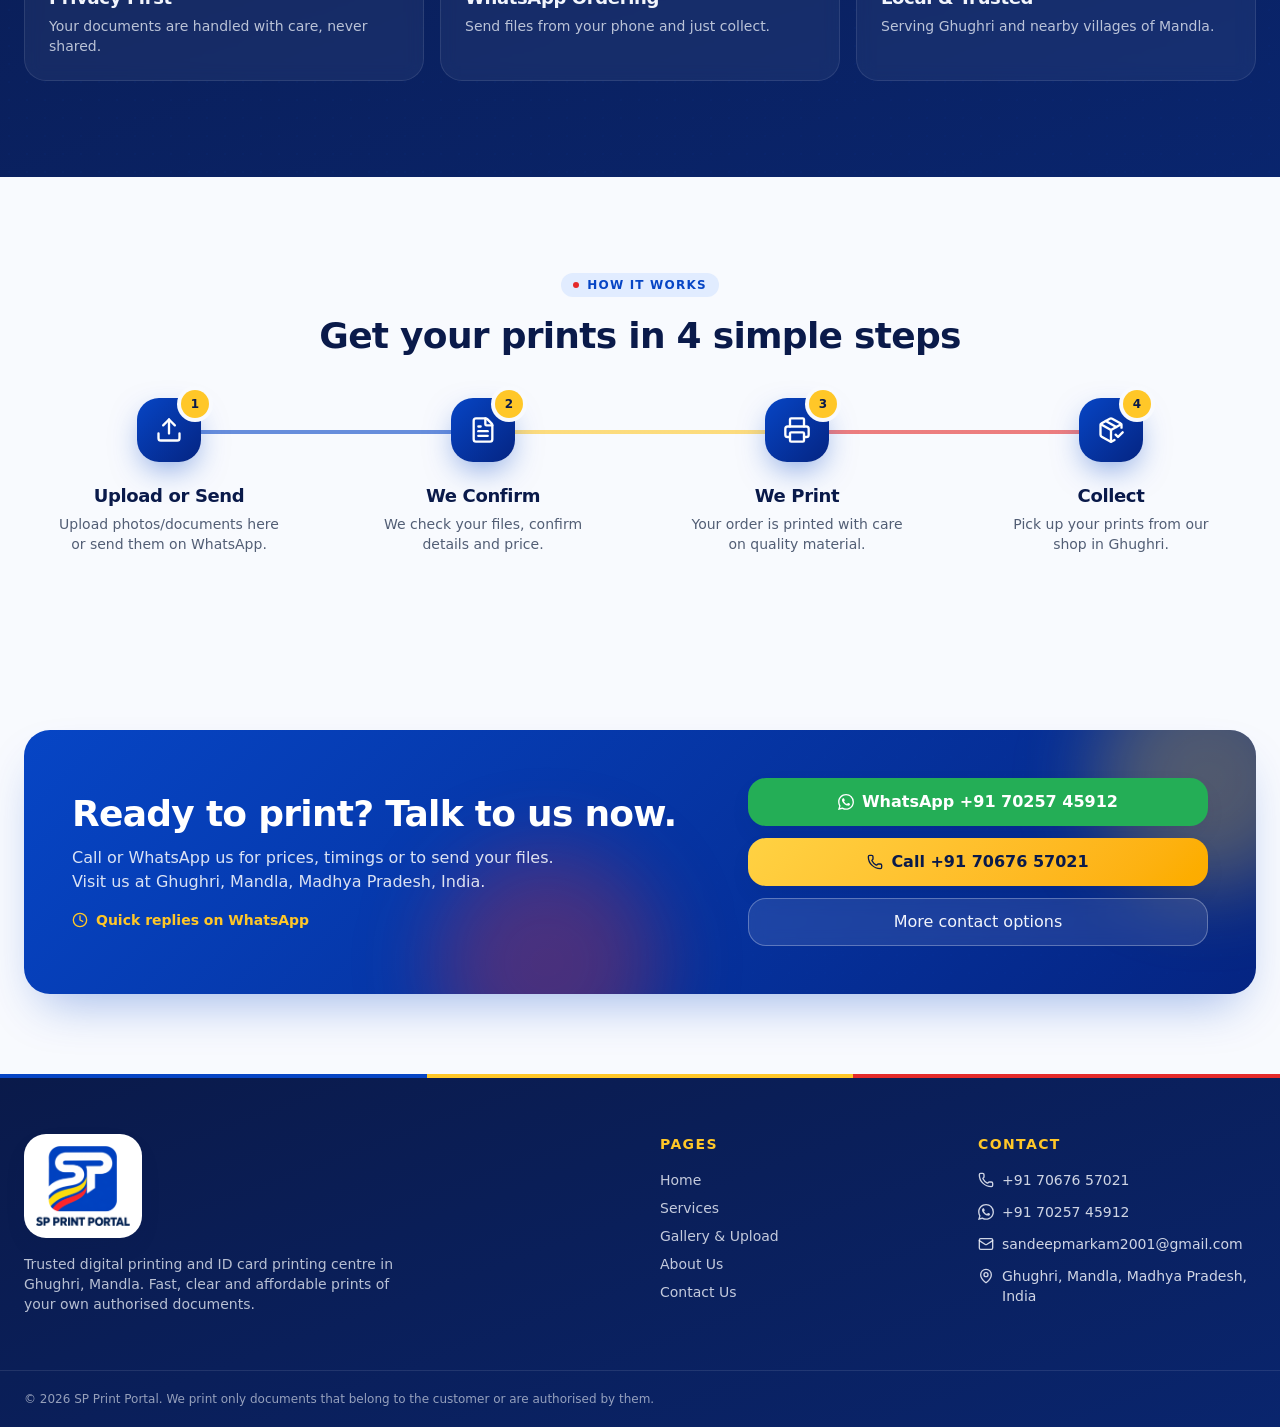
==== commit f76548c8: "admon and customer panal" ====
--- a/pages/about.html
+++ b/pages/about.html
@@ -33,4 +33,4 @@
 		}
 	})();
 </script>
-</body></html>+<script src="../sp-header.js"></script><script src="../cms-front.js"></script></body></html>
